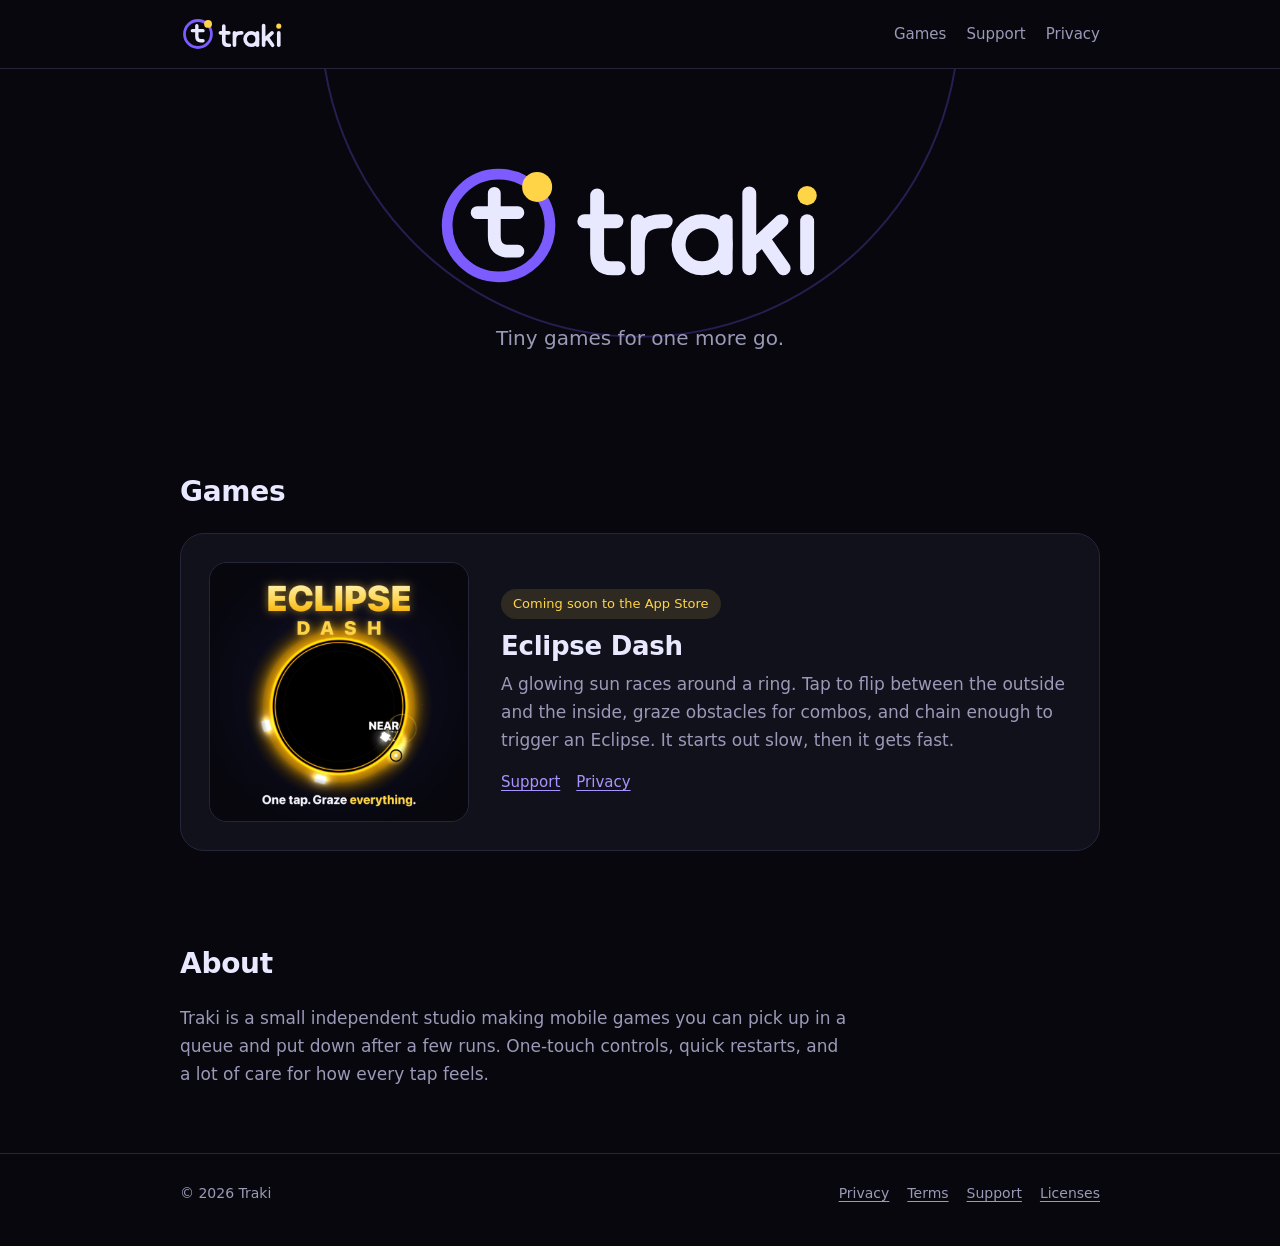
==== index.html @ 6c81ede1 "Traki studio site: home, privacy, terms, support, licenses, app-ads.txt Co-Authored-By: Claude Opus " ====
<!doctype html>
<html lang="en">
<head>
  <meta charset="utf-8">
  <meta name="viewport" content="width=device-width, initial-scale=1">
  <title>Traki — tiny games for one more go</title>
  <meta name="description" content="Traki is an independent mobile game studio making short, polished arcade games.">
  <meta property="og:title" content="Traki">
  <meta property="og:description" content="Tiny games for one more go.">
  <meta property="og:image" content="https://studio-traki.github.io/assets/og-image.png">
  <meta name="theme-color" content="#07070D">
  <link rel="icon" href="assets/favicon.svg" type="image/svg+xml">
  <link rel="apple-touch-icon" href="assets/apple-touch-icon.png">
  <link rel="stylesheet" href="assets/style.css">
</head>
<body>
  <header class="site-header">
    <div class="wrap">
      <a class="brand" href="./"><img src="assets/logo.svg" alt="Traki" width="113" height="36"></a>
      <nav class="nav">
        <a href="#games">Games</a>
        <a href="support.html">Support</a>
        <a href="privacy.html">Privacy</a>
      </nav>
    </div>
  </header>

  <main>
    <div class="hero">
      <div class="orbit" aria-hidden="true"></div>
      <div class="wrap">
        <img src="assets/logo.svg" alt="Traki" width="420" height="137">
        <p>Tiny games for one more go.</p>
      </div>
    </div>

    <section id="games">
      <div class="wrap">
        <h2>Games</h2>
        <article class="game">
          <img src="assets/eclipse-dash-art.jpg" alt="Eclipse Dash: a glowing eclipse ring with the tagline One tap. Graze everything." width="720" height="720" loading="lazy">
          <div>
            <span class="tag">Coming soon to the App Store</span>
            <h3>Eclipse Dash</h3>
            <p>A glowing sun races around a ring. Tap to flip between the outside and the inside, graze obstacles for combos, and chain enough to trigger an Eclipse. It starts out slow, then it gets fast.</p>
            <div class="links">
              <a href="support.html#eclipse-dash">Support</a>
              <a href="privacy.html#eclipse-dash">Privacy</a>
            </div>
          </div>
        </article>
      </div>
    </section>

    <section>
      <div class="wrap">
        <h2>About</h2>
        <p class="about">Traki is a small independent studio making mobile games you can pick up in a queue and put down after a few runs. One-touch controls, quick restarts, and a lot of care for how every tap feels.</p>
      </div>
    </section>
  </main>

  <footer class="site-footer">
    <div class="wrap">
      <span>© 2026 Traki</span>
      <nav>
        <a href="privacy.html">Privacy</a>
        <a href="terms.html">Terms</a>
        <a href="support.html">Support</a>
        <a href="licenses.html">Licenses</a>
      </nav>
    </div>
  </footer>
</body>
</html>
---- assets/style.css ----
/* Traki studio site — Midnight arcade palette */
:root {
  --bg: #07070D;
  --surface: #11111C;
  --surface-2: #1A1A2A;
  --line: #26263A;
  --text: #E8E8FF;
  --muted: #9A9AB8;
  --violet: #7C5CFF;
  --violet-soft: #A994FF;
  --sun: #FFD447;
  --radius: 16px;
  --max: 960px;
  color-scheme: dark;
}

* { box-sizing: border-box; }
html { -webkit-text-size-adjust: 100%; }
body {
  margin: 0;
  background: var(--bg);
  color: var(--text);
  font: 17px/1.65 ui-rounded, "SF Pro Rounded", system-ui, -apple-system, "Segoe UI", Roboto, sans-serif;
}
a { color: var(--violet-soft); text-underline-offset: 3px; }
a:hover { color: var(--sun); }
img { max-width: 100%; height: auto; display: block; }

.wrap { max-width: var(--max); margin: 0 auto; padding: 0 20px; }

/* header */
.site-header { border-bottom: 1px solid var(--line); }
.site-header .wrap { display: flex; align-items: center; justify-content: space-between; gap: 16px; height: 68px; }
.brand img { height: 36px; width: auto; }
.nav { display: flex; gap: 20px; font-size: 15px; }
.nav a { color: var(--muted); text-decoration: none; }
.nav a:hover, .nav a[aria-current="page"] { color: var(--text); }

/* hero */
.hero { position: relative; overflow: hidden; padding: 88px 0 72px; text-align: center; }
.orbit {
  position: absolute; left: 50%; top: 0; width: min(640px, 130vw); aspect-ratio: 1;
  transform: translate(-50%, -58%); border: 2px solid rgba(124, 92, 255, .28); border-radius: 50%;
  pointer-events: none;
}
.hero img { width: min(420px, 80vw); margin: 0 auto 28px; position: relative; }
.hero p { color: var(--muted); font-size: 20px; margin: 0 auto; max-width: 30ch; position: relative; }

/* sections */
section { padding: 48px 0; }
h1, h2, h3 { line-height: 1.2; letter-spacing: -.01em; }
h2 { font-size: 28px; margin: 0 0 24px; }

.game {
  display: grid; grid-template-columns: 260px 1fr; gap: 32px; align-items: center;
  background: var(--surface); border: 1px solid var(--line); border-radius: 24px; padding: 28px;
}
.game img { border-radius: 18px; border: 1px solid var(--line); }
.game h3 { font-size: 26px; margin: 0 0 8px; }
.game p { color: var(--muted); margin: 0 0 16px; }
.tag {
  display: inline-block; font-size: 13px; padding: 4px 12px; border-radius: 999px;
  background: rgba(255, 212, 71, .12); color: var(--sun); margin-bottom: 12px;
}
.links { display: flex; flex-wrap: wrap; gap: 16px; font-size: 15px; }

.about { color: var(--muted); max-width: 62ch; }

/* legal + support pages */
.doc { padding-top: 56px; padding-bottom: 72px; max-width: 800px; }
.doc h1 { font-size: 38px; margin: 0 0 8px; }
.doc .meta { color: var(--muted); margin: 0 0 36px; font-size: 15px; }
.doc h2 { font-size: 22px; margin: 40px 0 12px; }
.doc h3 { font-size: 18px; margin: 24px 0 8px; }
.doc p, .doc li { color: #CFCFEA; }
.doc ul { padding-left: 22px; }
.doc li { margin: 6px 0; }
.callout {
  background: var(--surface); border: 1px solid var(--line); border-left: 4px solid var(--violet);
  border-radius: 0 var(--radius) var(--radius) 0; padding: 16px 20px; margin: 0 0 32px;
}
.callout p { margin: 0; }
.table-wrap { overflow-x: auto; }
table { width: 100%; border-collapse: collapse; font-size: 15px; }
th, td { text-align: left; vertical-align: top; padding: 10px 12px; border-bottom: 1px solid var(--line); }
th { color: var(--text); font-weight: 600; }
td { color: #CFCFEA; }
.faq details {
  background: var(--surface); border: 1px solid var(--line); border-radius: var(--radius);
  padding: 14px 20px; margin: 0 0 12px;
}
.faq summary { cursor: pointer; font-weight: 600; }
.faq details p { margin: 10px 0 0; }
.mail {
  display: inline-block; background: var(--violet); color: #fff; text-decoration: none;
  padding: 12px 22px; border-radius: 999px; font-weight: 600;
}
.mail:hover { background: var(--sun); color: var(--bg); }

/* footer */
.site-footer { border-top: 1px solid var(--line); padding: 28px 0 40px; color: var(--muted); font-size: 14px; }
.site-footer .wrap { display: flex; flex-wrap: wrap; justify-content: space-between; gap: 12px; }
.site-footer nav { display: flex; gap: 18px; }
.site-footer a { color: var(--muted); }

@media (max-width: 640px) {
  .nav { gap: 14px; font-size: 14px; }
  .brand img { height: 30px; }
  .hero { padding: 64px 0 48px; }
  .game { grid-template-columns: 1fr; padding: 20px; }
  .game img { max-width: 280px; width: 100%; margin: 0 auto; }
  .doc h1 { font-size: 30px; }
}

/* Licenses page */
pre.license { white-space: pre-wrap; word-break: break-word; font-size: 13px; line-height: 1.5; background: var(--surface); border: 1px solid var(--line); border-radius: 12px; padding: 14px; max-height: 320px; overflow: auto; color: var(--muted); }
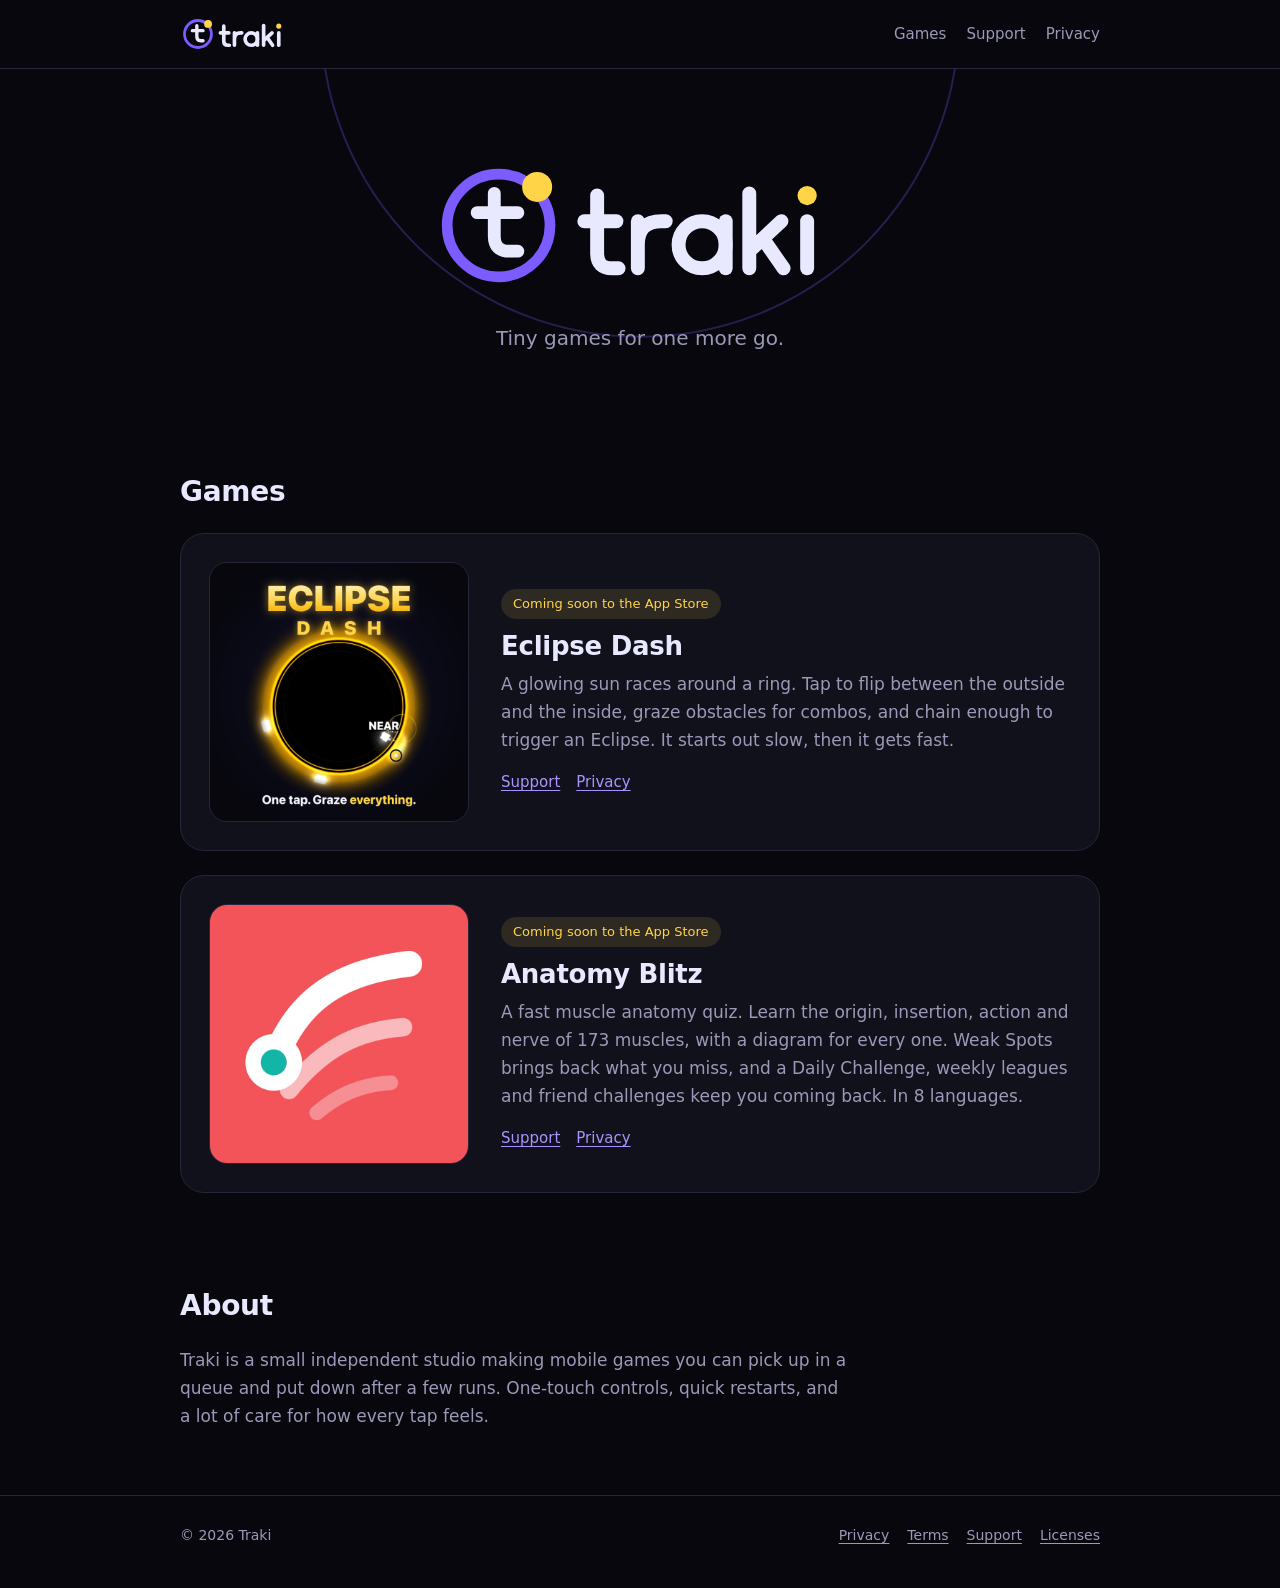
==== commit 05b80517: "Home: add Anatomy Blitz; URLs on traki.studio Co-Authored-By: Claude Opus 5.5 <noreply@anthropic.com" ====
--- a/index.html
+++ b/index.html
@@ -7,7 +7,7 @@
   <meta name="description" content="Traki is an independent mobile game studio making short, polished arcade games.">
   <meta property="og:title" content="Traki">
   <meta property="og:description" content="Tiny games for one more go.">
-  <meta property="og:image" content="https://studio-traki.github.io/assets/og-image.png">
+  <meta property="og:image" content="https://traki.studio/assets/og-image.png">
   <meta name="theme-color" content="#07070D">
   <link rel="icon" href="assets/favicon.svg" type="image/svg+xml">
   <link rel="apple-touch-icon" href="assets/apple-touch-icon.png">
@@ -49,6 +49,18 @@
             </div>
           </div>
         </article>
+        <article class="game">
+          <img src="assets/anatomy-blitz-art.jpg" alt="Anatomy Blitz app icon: a white muscle line ending in a teal attachment point on coral." width="720" height="720" loading="lazy">
+          <div>
+            <span class="tag">Coming soon to the App Store</span>
+            <h3>Anatomy Blitz</h3>
+            <p>A fast muscle anatomy quiz. Learn the origin, insertion, action and nerve of 173 muscles, with a diagram for every one. Weak Spots brings back what you miss, and a Daily Challenge, weekly leagues and friend challenges keep you coming back. In 8 languages.</p>
+            <div class="links">
+              <a href="support.html#anatomy-blitz">Support</a>
+              <a href="privacy.html#anatomy-blitz">Privacy</a>
+            </div>
+          </div>
+        </article>
       </div>
     </section>
 
--- a/assets/style.css
+++ b/assets/style.css
@@ -55,6 +55,7 @@
   display: grid; grid-template-columns: 260px 1fr; gap: 32px; align-items: center;
   background: var(--surface); border: 1px solid var(--line); border-radius: 24px; padding: 28px;
 }
+.game + .game { margin-top: 24px; }
 .game img { border-radius: 18px; border: 1px solid var(--line); }
 .game h3 { font-size: 26px; margin: 0 0 8px; }
 .game p { color: var(--muted); margin: 0 0 16px; }
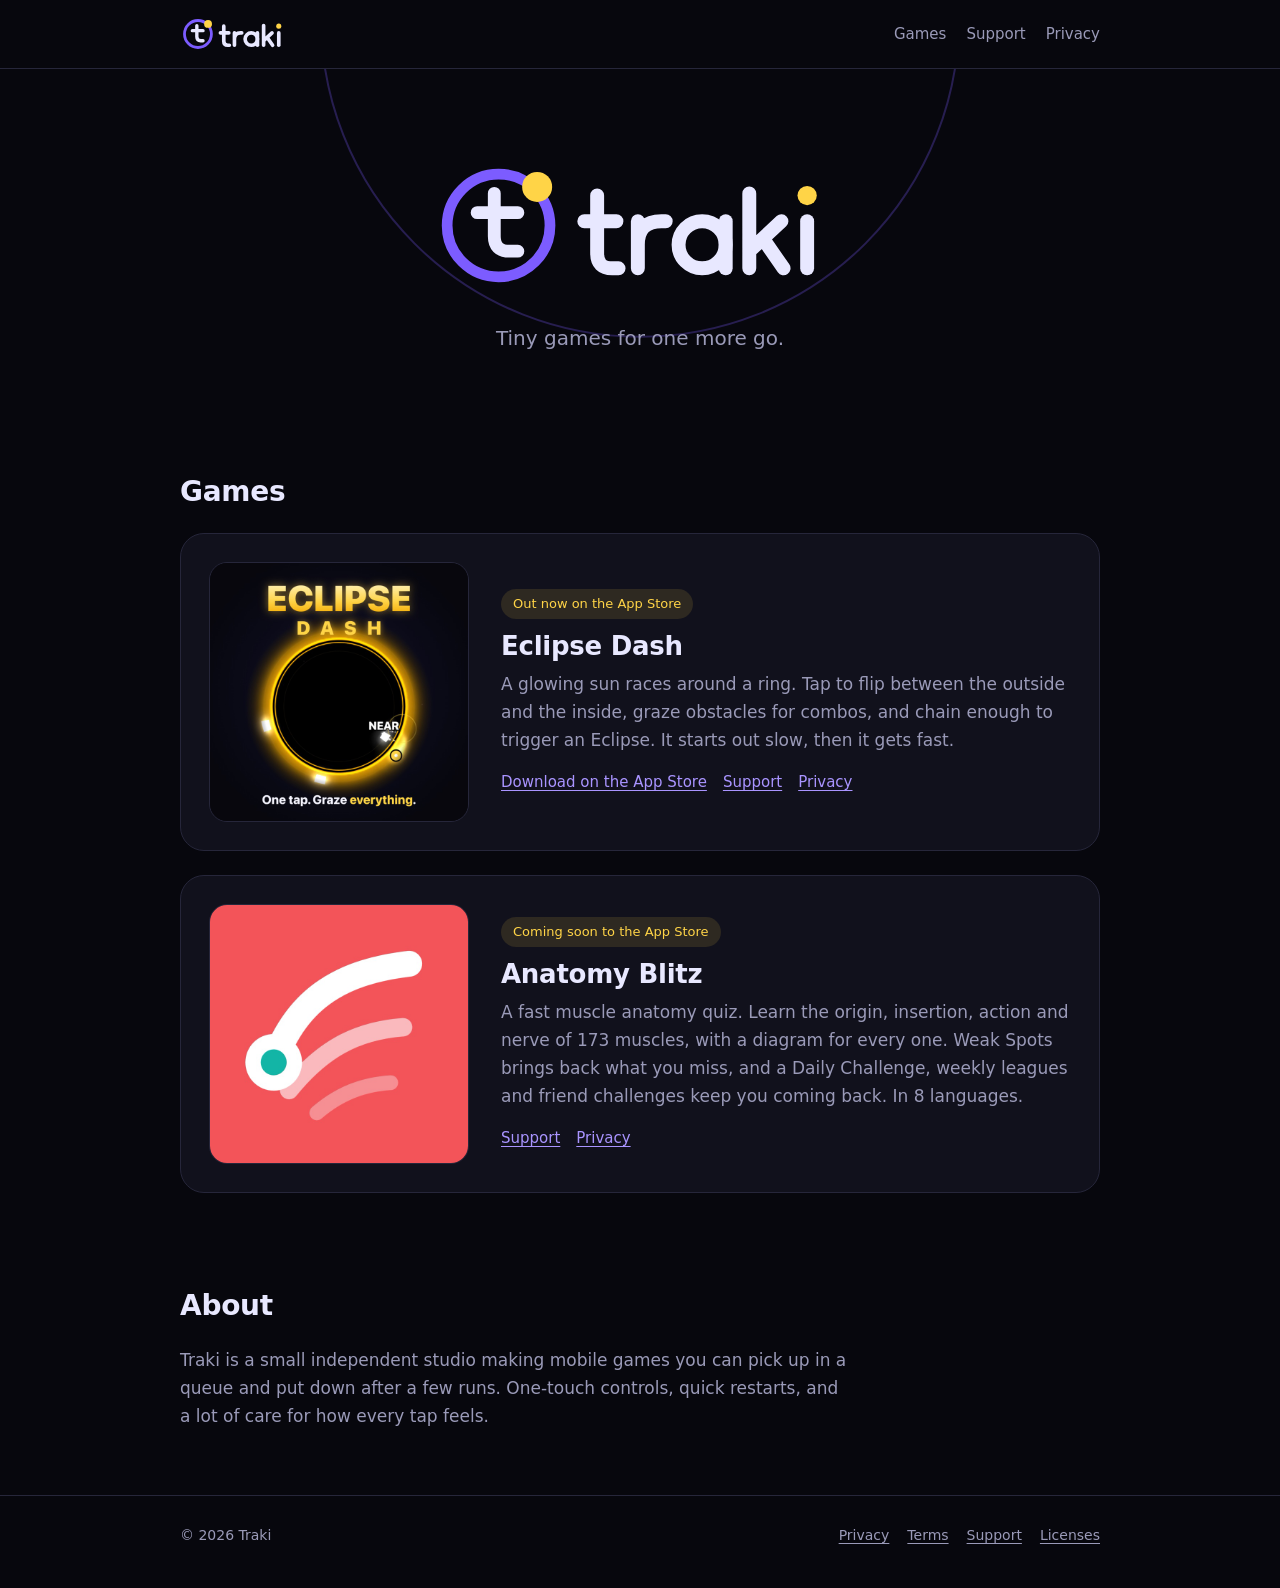
==== commit 9b10c01d: "Eclipse Dash: out now, App Store link Co-Authored-By: Claude Opus 5.5 <noreply@anthropic.com>" ====
--- a/index.html
+++ b/index.html
@@ -40,10 +40,11 @@
         <article class="game">
           <img src="assets/eclipse-dash-art.jpg" alt="Eclipse Dash: a glowing eclipse ring with the tagline One tap. Graze everything." width="720" height="720" loading="lazy">
           <div>
-            <span class="tag">Coming soon to the App Store</span>
+            <span class="tag">Out now on the App Store</span>
             <h3>Eclipse Dash</h3>
             <p>A glowing sun races around a ring. Tap to flip between the outside and the inside, graze obstacles for combos, and chain enough to trigger an Eclipse. It starts out slow, then it gets fast.</p>
             <div class="links">
+              <a href="https://apps.apple.com/us/app/eclipse-dash/id6826334167">Download on the App Store</a>
               <a href="support.html#eclipse-dash">Support</a>
               <a href="privacy.html#eclipse-dash">Privacy</a>
             </div>
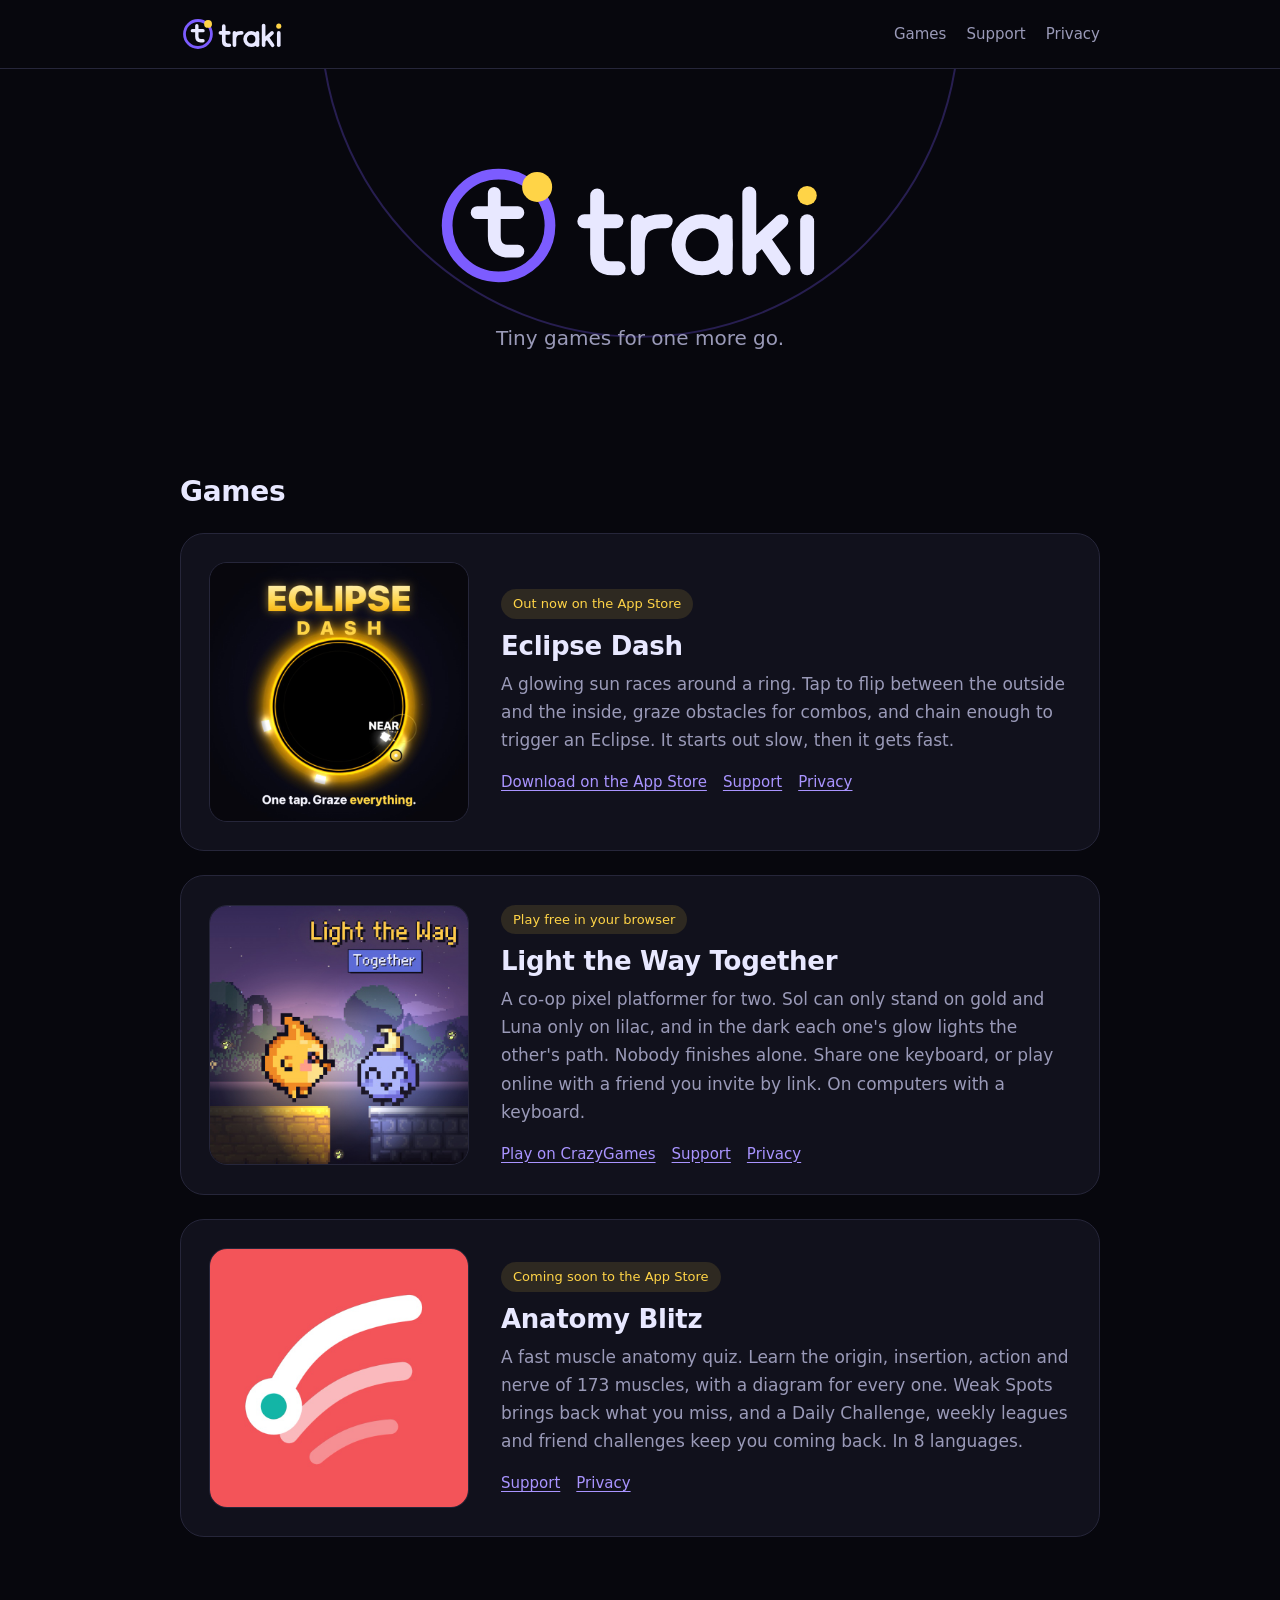
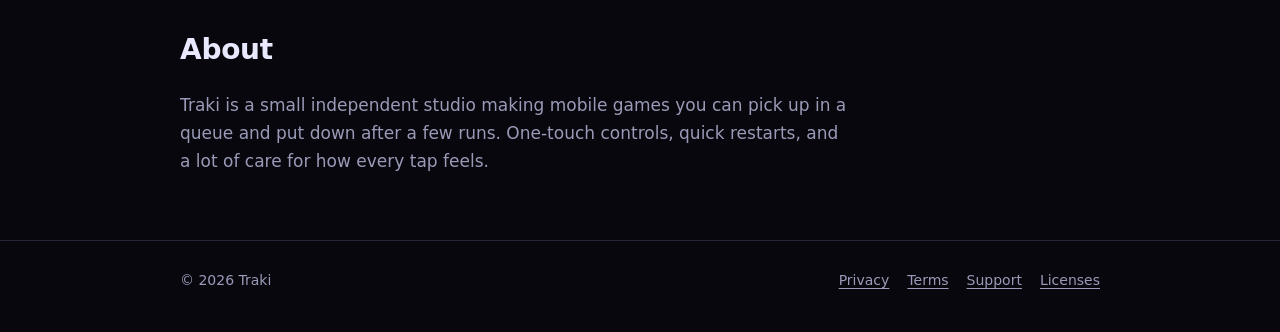
==== commit afea8706: "Home: add Light the Way Together (play free on CrazyGames)" ====
--- a/index.html
+++ b/index.html
@@ -51,6 +51,19 @@
           </div>
         </article>
         <article class="game">
+          <img src="assets/light-the-way-art.jpg" alt="Light the Way Together: Sol, a little sun, and Luna, a little moon, face to face under the title." width="720" height="720" loading="lazy">
+          <div>
+            <span class="tag">Play free in your browser</span>
+            <h3>Light the Way Together</h3>
+            <p>A co-op pixel platformer for two. Sol can only stand on gold and Luna only on lilac, and in the dark each one's glow lights the other's path. Nobody finishes alone. Share one keyboard, or play online with a friend you invite by link. On computers with a keyboard.</p>
+            <div class="links">
+              <a href="https://www.crazygames.com/game/light-the-way">Play on CrazyGames</a>
+              <a href="support.html#light-the-way-together">Support</a>
+              <a href="privacy.html#light-the-way-together">Privacy</a>
+            </div>
+          </div>
+        </article>
+        <article class="game">
           <img src="assets/anatomy-blitz-art.jpg" alt="Anatomy Blitz app icon: a white muscle line ending in a teal attachment point on coral." width="720" height="720" loading="lazy">
           <div>
             <span class="tag">Coming soon to the App Store</span>
